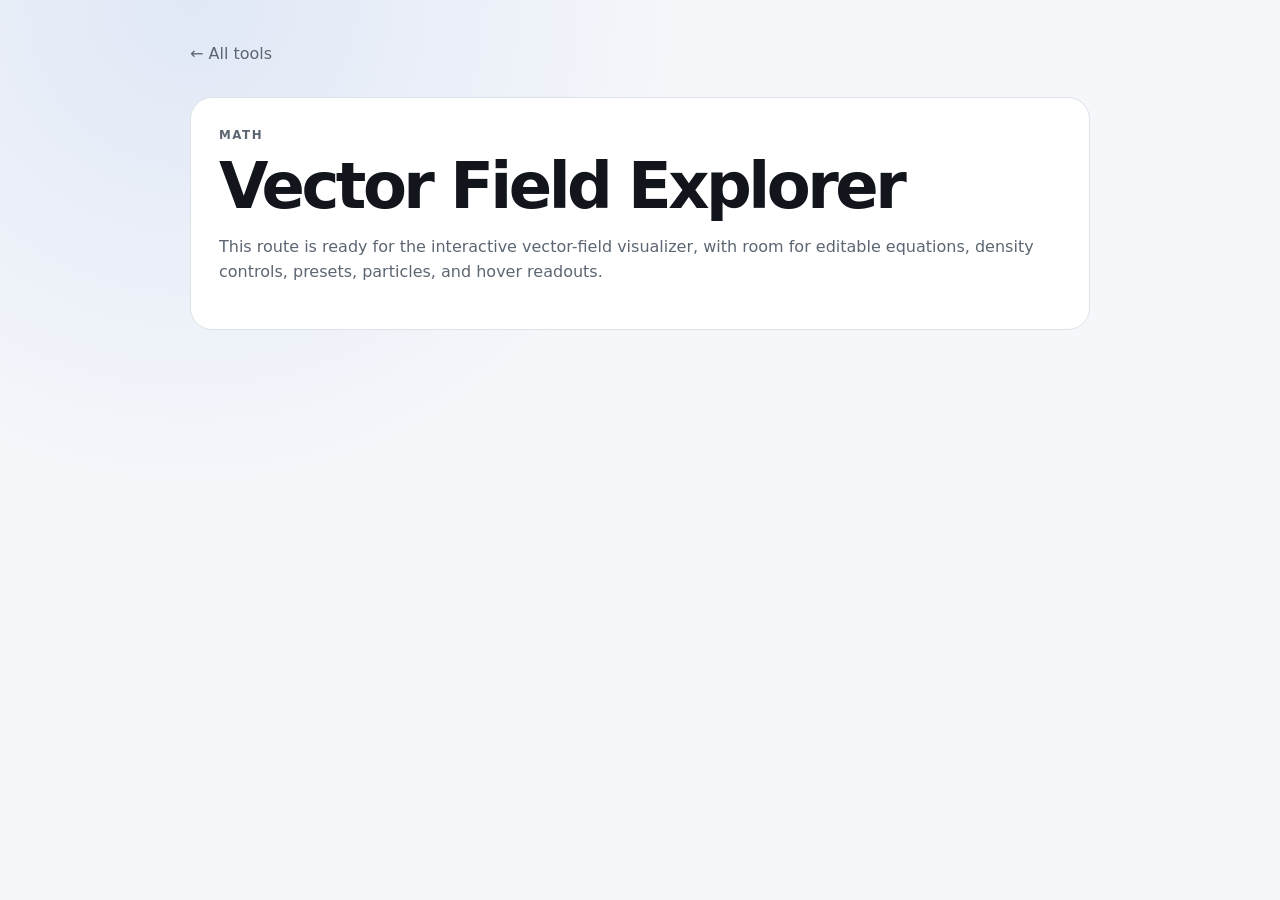
==== vector-field/index.html @ f50154ac "Add Vector Field Explorer route" ====
<!doctype html>
<html lang="en">
<head>
  <meta charset="utf-8" />
  <meta name="viewport" content="width=device-width, initial-scale=1" />
  <title>Vector Field Explorer</title>
  <link rel="stylesheet" href="../styles.css" />
</head>
<body>
  <main class="tool-shell">
    <a class="back" href="../">← All tools</a>
    <section class="tool-panel">
      <p class="eyebrow">Math</p>
      <h1>Vector Field Explorer</h1>
      <p>This route is ready for the interactive vector-field visualizer, with room for editable equations, density controls, presets, particles, and hover readouts.</p>
    </section>
  </main>
</body>
</html>
---- styles.css ----
:root {
  color-scheme: light dark;
  --bg: #0d1117;
  --panel: #161b22;
  --panel-2: #1f2630;
  --text: #f0f3f6;
  --muted: #9da7b3;
  --line: #2d333b;
  --accent: #8fb8ff;
  --shadow: 0 18px 60px rgba(0,0,0,.22);
  font-family: Inter, ui-sans-serif, system-ui, -apple-system, BlinkMacSystemFont, "Segoe UI", sans-serif;
}

* { box-sizing: border-box; }

html { background: var(--bg); }

body {
  margin: 0;
  min-height: 100vh;
  color: var(--text);
  background:
    radial-gradient(circle at 15% 0%, rgba(84, 128, 255, .16), transparent 32rem),
    var(--bg);
}

a { color: inherit; }

.shell {
  width: min(1100px, calc(100% - 32px));
  margin: 0 auto;
  padding: 72px 0 36px;
}

.hero { max-width: 760px; margin-bottom: 42px; }
.eyebrow, .tag {
  margin: 0 0 10px;
  text-transform: uppercase;
  letter-spacing: .13em;
  font-size: .74rem;
  font-weight: 700;
  color: var(--accent);
}

h1 {
  margin: 0;
  font-size: clamp(2.5rem, 7vw, 5.5rem);
  line-height: .98;
  letter-spacing: -.055em;
}

.lede {
  margin: 24px 0 0;
  max-width: 650px;
  font-size: clamp(1.05rem, 2vw, 1.3rem);
  line-height: 1.55;
  color: var(--muted);
}

.grid {
  display: grid;
  grid-template-columns: repeat(auto-fit, minmax(250px, 1fr));
  gap: 18px;
}

.card {
  min-height: 270px;
  display: flex;
  flex-direction: column;
  justify-content: space-between;
  gap: 30px;
  padding: 26px;
  border: 1px solid var(--line);
  border-radius: 22px;
  background: linear-gradient(180deg, var(--panel-2), var(--panel));
  box-shadow: var(--shadow);
  text-decoration: none;
  transition: transform .18s ease, border-color .18s ease;
}

.card[href]:hover,
.card[href]:focus-visible {
  transform: translateY(-4px);
  border-color: #536377;
  outline: none;
}

.card h2 { margin: 0 0 12px; font-size: 1.45rem; }
.card p { margin: 0; color: var(--muted); line-height: 1.55; }
.card .tag { color: var(--accent); margin-bottom: 12px; }
.open { font-weight: 700; }
.muted { opacity: .68; }

footer {
  margin-top: 34px;
  padding-top: 22px;
  border-top: 1px solid var(--line);
  color: var(--muted);
  font-size: .92rem;
}

.tool-shell {
  width: min(900px, calc(100% - 32px));
  margin: 0 auto;
  padding: 44px 0;
}

.back {
  display: inline-block;
  margin-bottom: 34px;
  color: var(--muted);
  text-decoration: none;
}

.back:hover { color: var(--text); }

.tool-panel {
  padding: 28px;
  border: 1px solid var(--line);
  border-radius: 22px;
  background: var(--panel);
}

.tool-panel h1 {
  font-size: clamp(2.1rem, 5vw, 4rem);
  margin-bottom: 16px;
}

.tool-panel p { color: var(--muted); line-height: 1.6; }

@media (prefers-color-scheme: light) {
  :root {
    --bg: #f5f7fa;
    --panel: #ffffff;
    --panel-2: #ffffff;
    --text: #12161c;
    --muted: #5c6672;
    --line: #dce2e8;
    --accent: #245eb8;
    --shadow: 0 18px 50px rgba(35, 47, 62, .08);
  }

  body {
    background:
      radial-gradient(circle at 15% 0%, rgba(75, 122, 220, .12), transparent 32rem),
      var(--bg);
  }
}
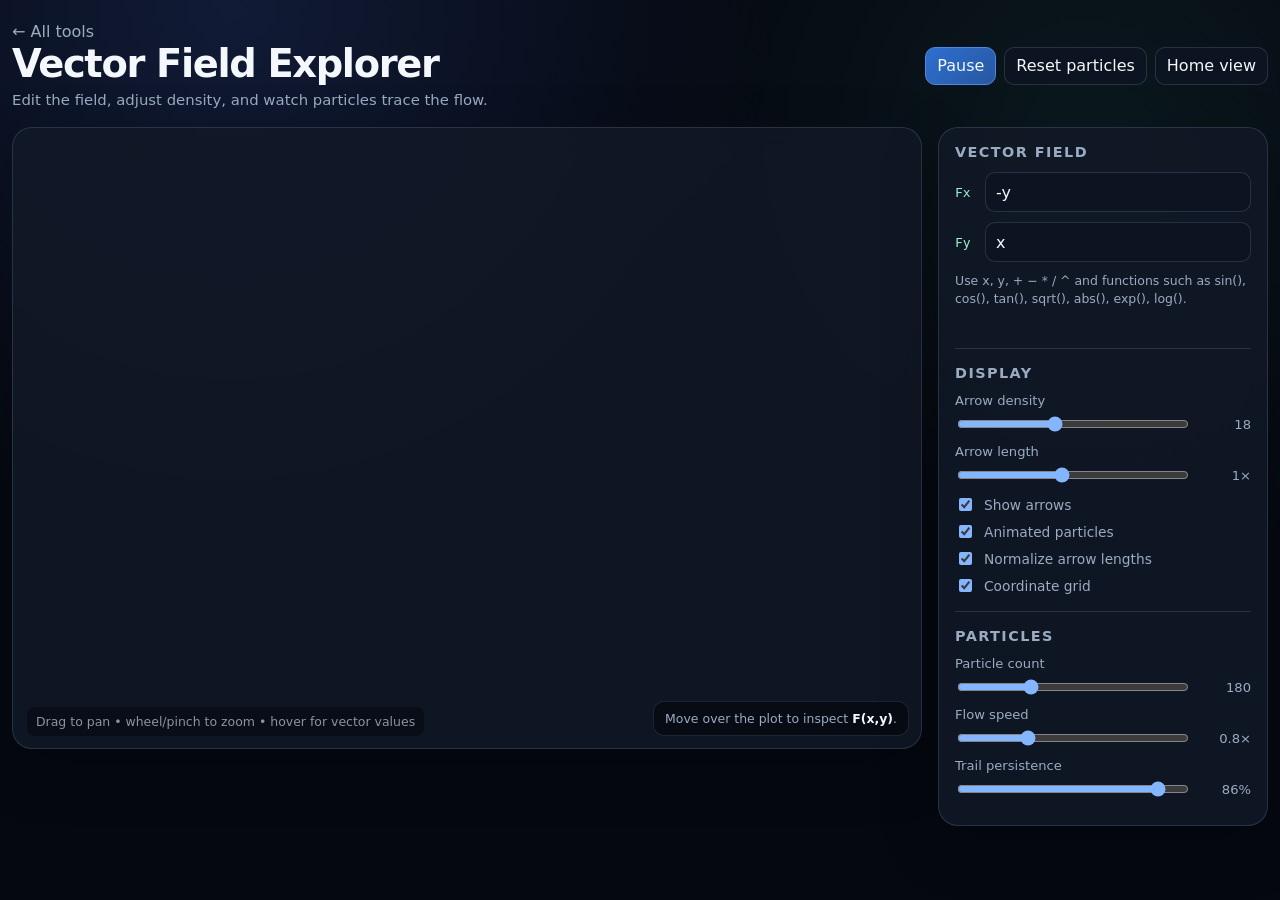
==== commit e78e0918: "Build Vector Field Explorer interface" ====
--- a/vector-field/index.html
+++ b/vector-field/index.html
@@ -3,17 +3,101 @@
 <head>
   <meta charset="utf-8" />
   <meta name="viewport" content="width=device-width, initial-scale=1" />
+  <meta name="description" content="Interactive vector field explorer with editable equations and animated particles." />
   <title>Vector Field Explorer</title>
-  <link rel="stylesheet" href="../styles.css" />
+  <link rel="stylesheet" href="../app.css" />
 </head>
-<body>
-  <main class="tool-shell">
-    <a class="back" href="../">← All tools</a>
-    <section class="tool-panel">
-      <p class="eyebrow">Math</p>
-      <h1>Vector Field Explorer</h1>
-      <p>This route is ready for the interactive vector-field visualizer, with room for editable equations, density controls, presets, particles, and hover readouts.</p>
-    </section>
+<body class="app-page">
+  <main class="app-shell">
+    <header class="app-topbar">
+      <div>
+        <a class="app-back" href="../">← All tools</a>
+        <div class="app-title">
+          <h1>Vector Field Explorer</h1>
+          <p>Edit the field, adjust density, and watch particles trace the flow.</p>
+        </div>
+      </div>
+      <div class="button-row">
+        <button id="playPause" class="primary">Pause</button>
+        <button id="resetParticles">Reset particles</button>
+        <button id="homeView">Home view</button>
+      </div>
+    </header>
+
+    <div class="app-layout">
+      <section class="stage-card" aria-label="Vector field plot">
+        <canvas id="fieldCanvas"></canvas>
+        <div id="hoverCard" class="hover-card">Move over the plot to inspect <strong>F(x,y)</strong>.</div>
+        <p class="stage-hint">Drag to pan • wheel/pinch to zoom • hover for vector values</p>
+      </section>
+
+      <aside class="control-panel">
+        <section class="control-section">
+          <h2>Vector field</h2>
+          <div class="equation-row field">
+            <code>Fx</code>
+            <input id="fx" type="text" value="-y" aria-label="X component equation" />
+          </div>
+          <div class="equation-row field">
+            <code>Fy</code>
+            <input id="fy" type="text" value="x" aria-label="Y component equation" />
+          </div>
+          <p class="help-text">Use x, y, + − * / ^ and functions such as sin(), cos(), tan(), sqrt(), abs(), exp(), log().</p>
+          <p id="equationError" class="error-text" aria-live="polite"></p>
+          <div class="preset-grid" id="presetGrid"></div>
+        </section>
+
+        <section class="control-section">
+          <h2>Display</h2>
+          <div class="field">
+            <label for="density">Arrow density</label>
+            <div class="range-row">
+              <input id="density" type="range" min="8" max="32" step="1" value="18" />
+              <output id="densityOut">18</output>
+            </div>
+          </div>
+          <div class="field">
+            <label for="arrowScale">Arrow length</label>
+            <div class="range-row">
+              <input id="arrowScale" type="range" min="0.35" max="1.8" step="0.05" value="1" />
+              <output id="arrowScaleOut">1×</output>
+            </div>
+          </div>
+          <div class="toggle-list">
+            <label class="toggle"><input id="showArrows" type="checkbox" checked /> Show arrows</label>
+            <label class="toggle"><input id="showParticles" type="checkbox" checked /> Animated particles</label>
+            <label class="toggle"><input id="normalizeArrows" type="checkbox" checked /> Normalize arrow lengths</label>
+            <label class="toggle"><input id="showGrid" type="checkbox" checked /> Coordinate grid</label>
+          </div>
+        </section>
+
+        <section class="control-section">
+          <h2>Particles</h2>
+          <div class="field">
+            <label for="particleCount">Particle count</label>
+            <div class="range-row">
+              <input id="particleCount" type="range" min="40" max="500" step="10" value="180" />
+              <output id="particleCountOut">180</output>
+            </div>
+          </div>
+          <div class="field">
+            <label for="particleSpeed">Flow speed</label>
+            <div class="range-row">
+              <input id="particleSpeed" type="range" min="0.1" max="2.5" step="0.1" value="0.8" />
+              <output id="particleSpeedOut">0.8×</output>
+            </div>
+          </div>
+          <div class="field">
+            <label for="trailLength">Trail persistence</label>
+            <div class="range-row">
+              <input id="trailLength" type="range" min="0" max="0.96" step="0.02" value="0.86" />
+              <output id="trailLengthOut">86%</output>
+            </div>
+          </div>
+        </section>
+      </aside>
+    </div>
   </main>
+  <script src="./vector-field.js"></script>
 </body>
 </html>
--- a/app.css
+++ b/app.css
@@ -0,0 +1,126 @@
+:root {
+  --app-bg: #050810;
+  --app-panel: rgba(18, 25, 39, .86);
+  --app-panel-solid: #121927;
+  --app-line: rgba(160, 184, 220, .18);
+  --app-text: #f4f7fb;
+  --app-muted: #9aabc2;
+  --app-accent: #83b6ff;
+  --app-accent-2: #9df0d0;
+  --app-danger: #ff9c9c;
+  font-family: Inter, ui-sans-serif, system-ui, -apple-system, BlinkMacSystemFont, "Segoe UI", sans-serif;
+}
+
+* { box-sizing: border-box; }
+html, body { min-height: 100%; }
+body.app-page {
+  margin: 0;
+  color: var(--app-text);
+  background:
+    radial-gradient(circle at 18% 0%, rgba(78, 127, 255, .16), transparent 34rem),
+    radial-gradient(circle at 85% 15%, rgba(74, 223, 190, .08), transparent 28rem),
+    var(--app-bg);
+}
+
+button, input, select { font: inherit; }
+button, select, input[type="number"], input[type="text"] {
+  color: var(--app-text);
+  background: #0d1421;
+  border: 1px solid var(--app-line);
+  border-radius: 10px;
+}
+button { cursor: pointer; }
+button:hover, button:focus-visible, select:focus-visible, input:focus-visible {
+  border-color: rgba(131, 182, 255, .75);
+  outline: none;
+}
+
+.app-shell {
+  width: min(1500px, calc(100% - 24px));
+  margin: 0 auto;
+  padding: 22px 0 32px;
+}
+.app-topbar {
+  display: flex;
+  align-items: center;
+  justify-content: space-between;
+  gap: 16px;
+  margin-bottom: 18px;
+}
+.app-back { color: var(--app-muted); text-decoration: none; }
+.app-back:hover { color: var(--app-text); }
+.app-title h1 { margin: 0; font-size: clamp(1.55rem, 3vw, 2.45rem); letter-spacing: -.035em; }
+.app-title p { margin: 5px 0 0; color: var(--app-muted); font-size: .93rem; }
+.app-layout {
+  display: grid;
+  grid-template-columns: minmax(0, 1fr) 330px;
+  gap: 16px;
+  align-items: start;
+}
+.stage-card, .control-panel, .telemetry-card {
+  border: 1px solid var(--app-line);
+  background: var(--app-panel);
+  box-shadow: 0 18px 60px rgba(0,0,0,.24);
+  backdrop-filter: blur(12px);
+}
+.stage-card { position: relative; border-radius: 20px; overflow: hidden; min-height: 620px; }
+.stage-card canvas { width: 100%; height: 620px; display: block; touch-action: none; }
+.stage-hint {
+  position: absolute; left: 14px; bottom: 12px; margin: 0;
+  color: rgba(230, 237, 248, .6); font-size: .78rem; pointer-events: none;
+  background: rgba(5,8,16,.58); padding: 7px 9px; border-radius: 8px;
+}
+.control-panel { border-radius: 20px; padding: 16px; }
+.control-section + .control-section { border-top: 1px solid var(--app-line); margin-top: 16px; padding-top: 16px; }
+.control-section h2 { margin: 0 0 12px; font-size: .9rem; color: var(--app-muted); text-transform: uppercase; letter-spacing: .1em; }
+.field { display: grid; gap: 6px; margin: 10px 0; }
+.field > label, .field-label { color: var(--app-muted); font-size: .82rem; }
+.field input[type="number"], .field input[type="text"], .field select { width: 100%; min-height: 40px; padding: 8px 10px; }
+.inline-fields { display: grid; grid-template-columns: 1fr 1fr; gap: 10px; }
+.range-row { display: grid; grid-template-columns: 1fr 56px; gap: 8px; align-items: center; }
+.range-row output { color: var(--app-muted); font-size: .82rem; text-align: right; }
+input[type="range"] { width: 100%; accent-color: var(--app-accent); }
+.button-row { display: flex; flex-wrap: wrap; gap: 8px; }
+.button-row button { min-height: 38px; padding: 7px 11px; }
+button.primary { background: linear-gradient(135deg, #2d6fd0, #2857a0); border-color: #4f88dc; }
+button.active { border-color: var(--app-accent-2); box-shadow: inset 0 0 0 1px rgba(157,240,208,.22); }
+.preset-grid { display: grid; grid-template-columns: 1fr 1fr; gap: 8px; }
+.preset-grid button { padding: 8px 9px; min-height: 38px; }
+.toggle-list { display: grid; gap: 8px; }
+.toggle { display: flex; align-items: center; gap: 9px; color: var(--app-muted); font-size: .86rem; }
+.toggle input { accent-color: var(--app-accent); }
+.telemetry-strip {
+  position: absolute; top: 12px; left: 12px; right: 12px;
+  display: grid; grid-template-columns: repeat(4, minmax(0, 1fr)); gap: 8px;
+  pointer-events: none;
+}
+.telemetry-item {
+  border: 1px solid rgba(178, 199, 229, .13); border-radius: 11px;
+  background: rgba(5,8,16,.67); padding: 9px 10px; min-width: 0;
+}
+.telemetry-item span { display: block; color: var(--app-muted); font-size: .69rem; text-transform: uppercase; letter-spacing: .08em; }
+.telemetry-item strong { display: block; margin-top: 2px; font-size: .9rem; white-space: nowrap; overflow: hidden; text-overflow: ellipsis; }
+.status-pill { color: var(--app-accent-2); }
+.error-text { min-height: 1.25em; margin: 8px 0 0; color: var(--app-danger); font-size: .8rem; }
+.help-text { color: var(--app-muted); font-size: .78rem; line-height: 1.45; margin: 6px 0 0; }
+.equation-row { display: grid; grid-template-columns: 22px 1fr; gap: 8px; align-items: center; }
+.equation-row code { color: var(--app-accent-2); }
+.hover-card {
+  position: absolute; right: 12px; bottom: 12px; min-width: 185px;
+  background: rgba(5,8,16,.75); border: 1px solid rgba(178,199,229,.13);
+  border-radius: 11px; padding: 9px 11px; color: var(--app-muted); font-size: .78rem; pointer-events: none;
+}
+.hover-card strong { color: var(--app-text); }
+
+@media (max-width: 980px) {
+  .app-layout { grid-template-columns: 1fr; }
+  .control-panel { order: -1; }
+  .stage-card, .stage-card canvas { min-height: 540px; height: 540px; }
+}
+@media (max-width: 620px) {
+  .app-shell { width: min(100% - 14px, 1500px); padding-top: 12px; }
+  .app-topbar { align-items: flex-start; flex-direction: column; }
+  .stage-card, .stage-card canvas { min-height: 480px; height: 480px; }
+  .telemetry-strip { grid-template-columns: 1fr 1fr; }
+  .inline-fields { grid-template-columns: 1fr; }
+}
